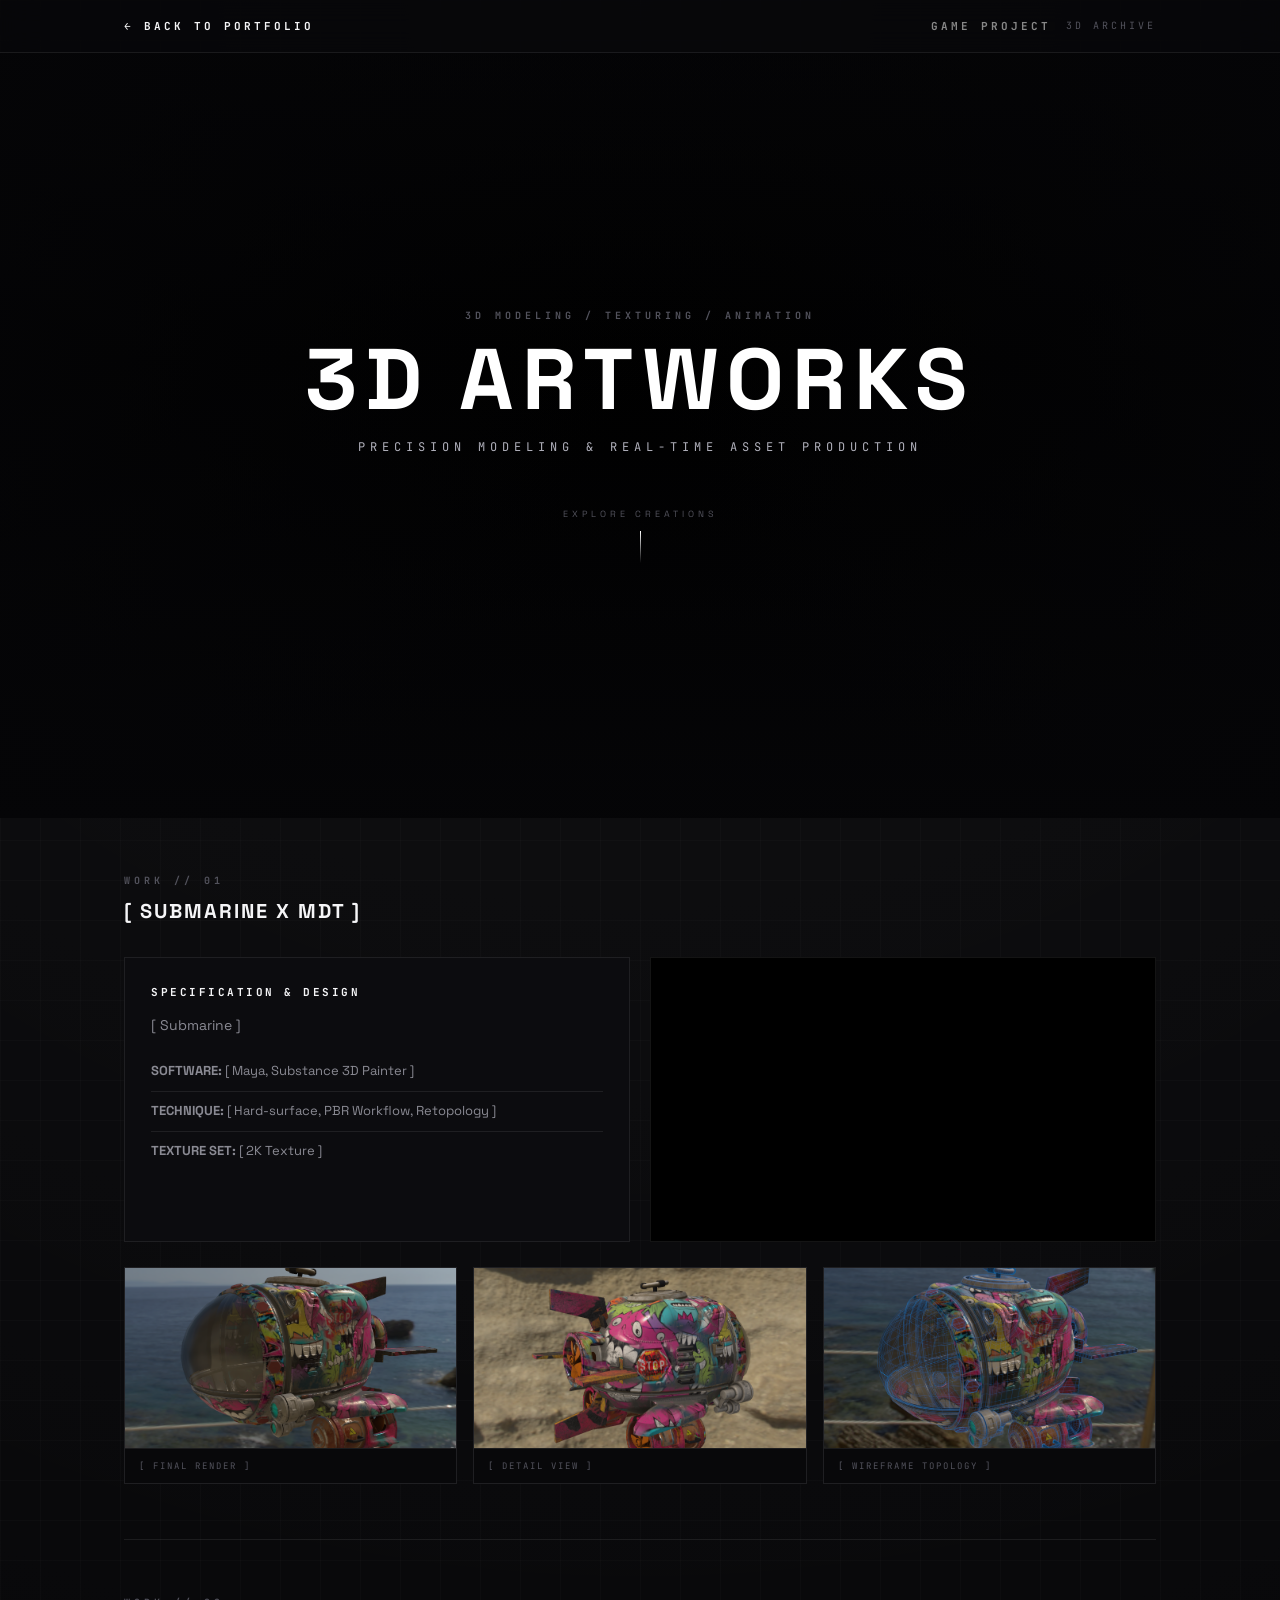
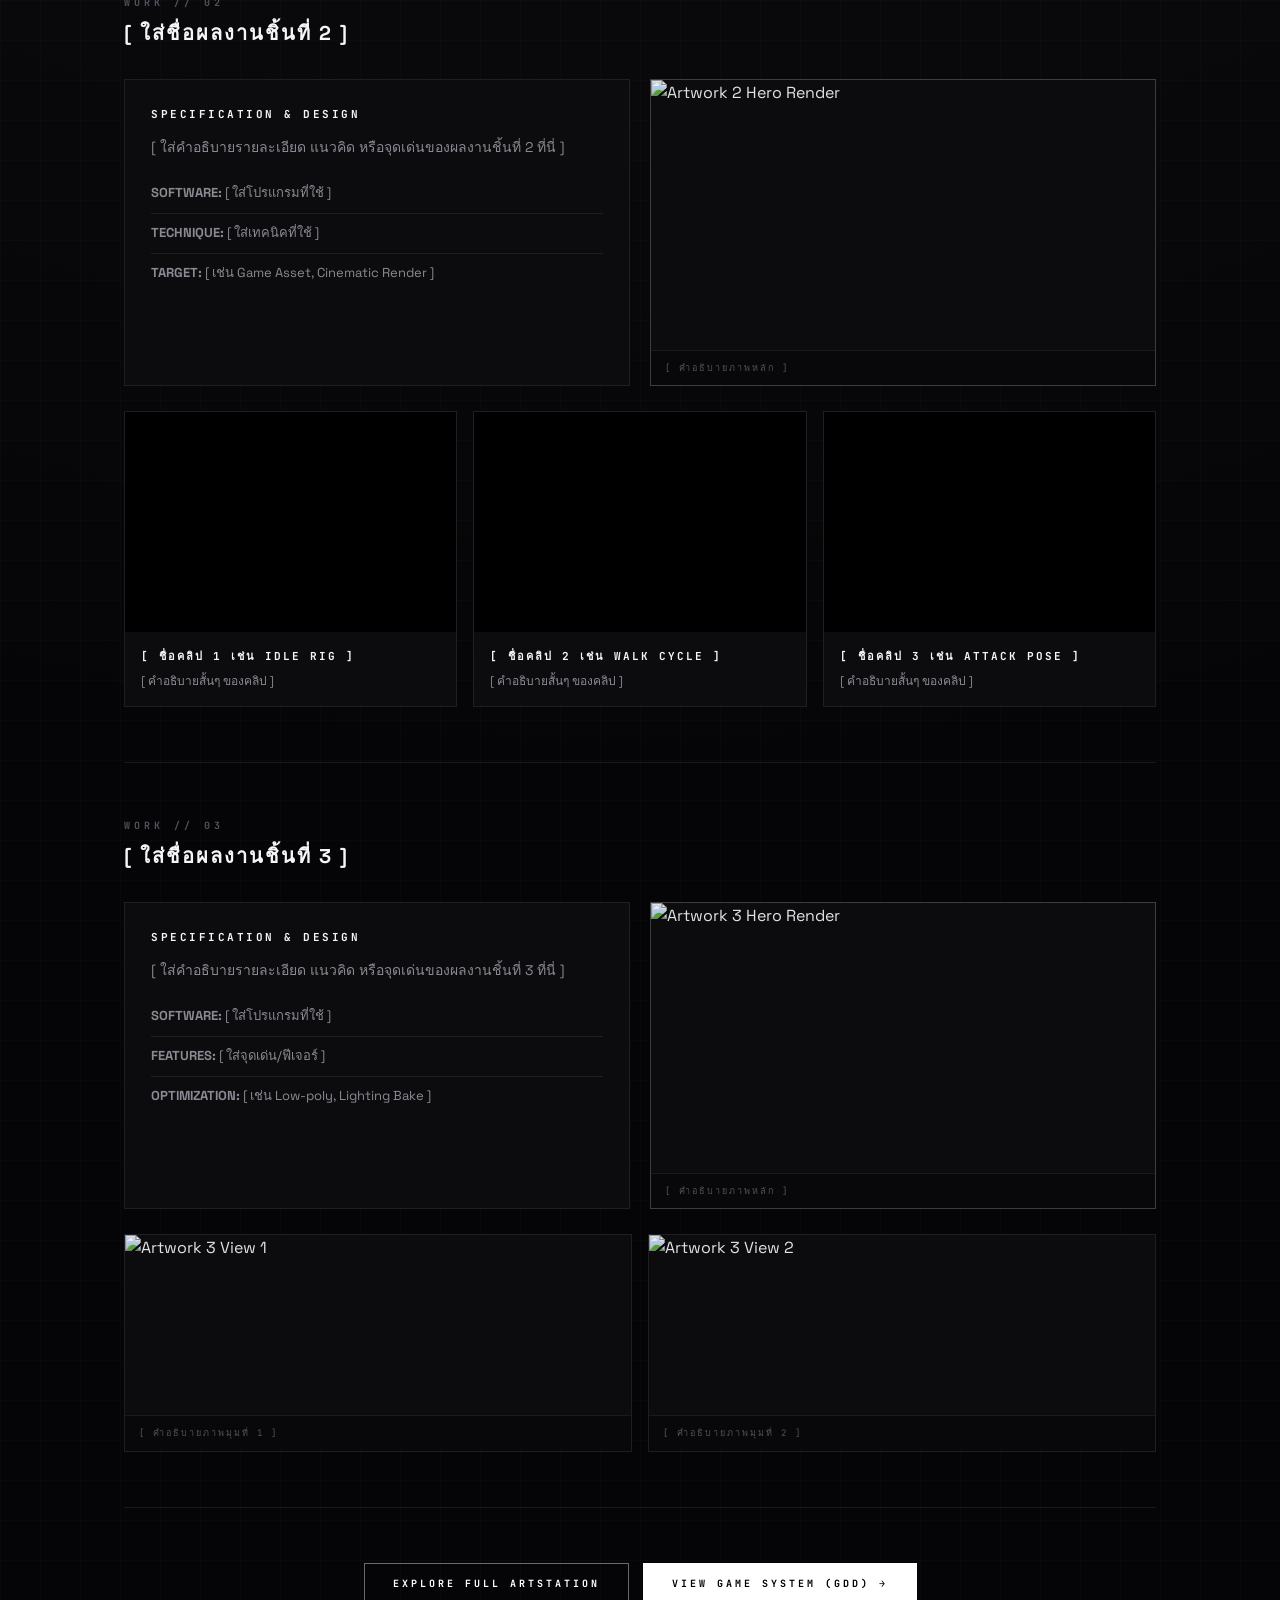
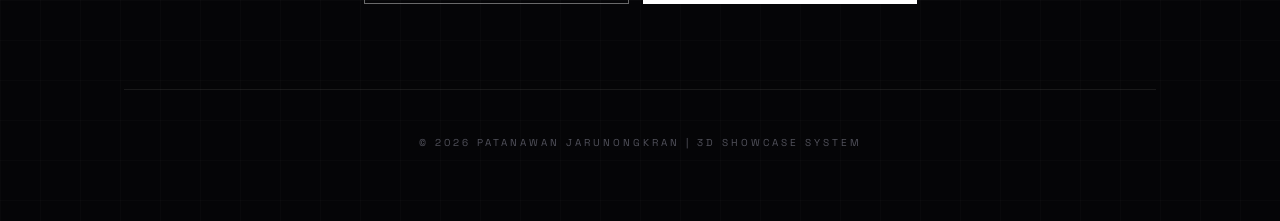
==== Portfolio/3dworks.html @ 63c1b8e8 "Ver2" ====
<!DOCTYPE html>
<html lang="th">
<head>
    <meta charset="UTF-8">
    <meta name="viewport" content="width=device-width, initial-scale=1.0">
    <title>3D WORKS & ARTWORKS | SHOWCASE</title>
    <!-- ใช้ External CSS ร่วมกับทุกหน้า -->
    <link rel="stylesheet" href="style.css">
</head>
<body style="opacity: 0;">

    <!-- Navigation Bar สไตล์ SpaceX -->
    <nav class="spacex-nav">
        <div class="nav-container">
            <button type="button" class="nav-brand js-nav-btn" data-href="index.html" style="background: none; border: none; padding: 0;">
                ← BACK TO PORTFOLIO
            </button>
            <div style="display: flex; gap: 15px; align-items: center;">
                <button type="button" class="nav-brand js-nav-btn" data-href="project.html" style="background: none; border: none; padding: 0; color: #888;">
                    GAME PROJECT
                </button>
                <span class="nav-tag">3D ARCHIVE</span>
            </div>
        </div>
    </nav>

    <!-- Hero Section เต็มจอพร้อมวิดีโอพื้นหลัง (ใส่ไฟล์คลิปของคุณ) -->
    <header class="spacex-video-hero">
        <video autoplay loop muted playsinline class="hero-bg-video">
            <!-- [ใส่วิดีโอพื้นหลัง เช่น Submarine_Turn.mp4 หรือคลิปหมุนโมเดล] -->
            <source src="ชื่อไฟล์วิดีโอพื้นหลัง.mp4" type="video/mp4">
        </video>
        <div class="hero-video-overlay"></div>
        <div class="hero-centered-content">
            <p class="hero-category">3D MODELING / TEXTURING / ANIMATION</p>
            <h1 class="spacex-mega-title">3D ARTWORKS</h1>
            <p class="hero-subtitle">PRECISION MODELING & REAL-TIME ASSET PRODUCTION</p>
            <div class="scroll-indicator">
                <span>EXPLORE CREATIONS</span>
                <div class="arrow-down"></div>
            </div>
        </div>
    </header>

    <div class="container">

        <!-- ==============================================
             ผลงานชิ้นที่ 1 (WORK 01)
             ============================================== -->
        <section class="spacex-section">
            <div class="section-header">
                <span class="step-num">WORK // 01</span>
                <h2>[ Submarine X MDT ]</h2>
            </div>
            
            <div class="grid-2col" style="align-items: center; margin-bottom: 25px;">
                <!-- การ์ดคำอธิบายผลงาน -->
                <div class="spacex-card" style="height: 100%;">
                    <h3 class="card-subtitle">SPECIFICATION & DESIGN</h3>
                    <p class="card-text">
                        [ Submarine ]
                    </p>
                    <ul class="spacex-list" style="margin-top: 15px;">
                        <li><strong>SOFTWARE:</strong> [ Maya, Substance 3D Painter ]</li>
                        <li><strong>TECHNIQUE:</strong> [ Hard-surface, PBR Workflow, Retopology ]</li>
                        <li><strong>TEXTURE SET:</strong> [ 2K Texture ]</li>
                    </ul>
                </div>

                <!-- วิดีโอพรีวิว / หมุนโมเดล (Turntable Video) -->
                <div class="video-container-box">
                    <video autoplay loop muted playsinline class="spacex-video">
                        <source src="Submarine_model/Eiei.mp4" type="video/mp4">
                        เบราว์เซอร์ไม่รองรับวิดีโอ
                    </video>
                </div>
            </div>

            <!-- แกลเลอรีรูปภาพของผลงานชิ้นที่ 1 -->
            <div class="gallery-grid">
                <div class="gallery-item">
                    <img src="Submarine_model/Submarine.png" alt="Artwork 1 View 1">
                    <span class="caption">[ FINAL RENDER ]</span>
                </div>
                <div class="gallery-item">
                    <img src="Submarine_model/Submarine1.png" alt="Artwork 1 View 2">
                    <span class="caption">[ DETAIL VIEW ]</span>
                </div>
                <div class="gallery-item">
                    <img src="Submarine_model/Submarine_Workflow.png" alt="Artwork 1 View 3">
                    <span class="caption">[ WIREFRAME TOPOLOGY ]</span>
                </div>
            </div>
        </section>


        <!-- ==============================================
             ผลงานชิ้นที่ 2 (WORK 02)
             ============================================== -->
        <section class="spacex-section">
            <div class="section-header">
                <span class="step-num">WORK // 02</span>
                <h2>[ ใส่ชื่อผลงานชิ้นที่ 2 ]</h2>
            </div>

            <div class="grid-2col" style="align-items: center; margin-bottom: 25px;">
                <!-- การ์ดคำอธิบายผลงาน -->
                <div class="spacex-card" style="height: 100%;">
                    <h3 class="card-subtitle">SPECIFICATION & DESIGN</h3>
                    <p class="card-text">
                        [ ใส่คำอธิบายรายละเอียด แนวคิด หรือจุดเด่นของผลงานชิ้นที่ 2 ที่นี่ ]
                    </p>
                    <ul class="spacex-list" style="margin-top: 15px;">
                        <li><strong>SOFTWARE:</strong> [ ใส่โปรแกรมที่ใช้ ]</li>
                        <li><strong>TECHNIQUE:</strong> [ ใส่เทคนิคที่ใช้ ]</li>
                        <li><strong>TARGET:</strong> [ เช่น Game Asset, Cinematic Render ]</li>
                    </ul>
                </div>

                <!-- ภาพเรนเดอร์หลัก หรือคลิปวิดีโอ -->
                <div class="gallery-item" style="border: 1px solid rgba(255,255,255,0.2);">
                    <img src="ชื่อรูปภาพชิ้นที่2_หลัก.jpg" alt="Artwork 2 Hero Render" style="height: 270px; object-fit: cover;">
                    <span class="caption">[ คำอธิบายภาพหลัก ]</span>
                </div>
            </div>

            <!-- คลิปวิดีโอ 3 ช่อง (เช่น Animation Rigging หรือมุมกล้องต่างๆ) -->
            <div class="grid-3col">
                <div class="media-card">
                    <div class="video-card-wrap">
                        <video autoplay loop muted playsinline class="card-video">
                            <source src="ชื่อคลิป2_1.mp4" type="video/mp4">
                        </video>
                    </div>
                    <div class="card-info">
                        <h5>[ ชื่อคลิป 1 เช่น IDLE RIG ]</h5>
                        <p>[ คำอธิบายสั้นๆ ของคลิป ]</p>
                    </div>
                </div>

                <div class="media-card">
                    <div class="video-card-wrap">
                        <video autoplay loop muted playsinline class="card-video">
                            <source src="ชื่อคลิป2_2.mp4" type="video/mp4">
                        </video>
                    </div>
                    <div class="card-info">
                        <h5>[ ชื่อคลิป 2 เช่น WALK CYCLE ]</h5>
                        <p>[ คำอธิบายสั้นๆ ของคลิป ]</p>
                    </div>
                </div>

                <div class="media-card">
                    <div class="video-card-wrap">
                        <video autoplay loop muted playsinline class="card-video">
                            <source src="ชื่อคลิป2_3.mp4" type="video/mp4">
                        </video>
                    </div>
                    <div class="card-info">
                        <h5>[ ชื่อคลิป 3 เช่น ATTACK POSE ]</h5>
                        <p>[ คำอธิบายสั้นๆ ของคลิป ]</p>
                    </div>
                </div>
            </div>
        </section>


        <!-- ==============================================
             ผลงานชิ้นที่ 3 (WORK 03)
             ============================================== -->
        <section class="spacex-section">
            <div class="section-header">
                <span class="step-num">WORK // 03</span>
                <h2>[ ใส่ชื่อผลงานชิ้นที่ 3 ]</h2>
            </div>

            <div class="grid-2col" style="align-items: center; margin-bottom: 25px;">
                <!-- การ์ดคำอธิบายผลงาน -->
                <div class="spacex-card" style="height: 100%;">
                    <h3 class="card-subtitle">SPECIFICATION & DESIGN</h3>
                    <p class="card-text">
                        [ ใส่คำอธิบายรายละเอียด แนวคิด หรือจุดเด่นของผลงานชิ้นที่ 3 ที่นี่ ]
                    </p>
                    <ul class="spacex-list" style="margin-top: 15px;">
                        <li><strong>SOFTWARE:</strong> [ ใส่โปรแกรมที่ใช้ ]</li>
                        <li><strong>FEATURES:</strong> [ ใส่จุดเด่น/ฟีเจอร์ ]</li>
                        <li><strong>OPTIMIZATION:</strong> [ เช่น Low-poly, Lighting Bake ]</li>
                    </ul>
                </div>

                <!-- ภาพเรนเดอร์ / วิดีโอของชิ้นที่ 3 -->
                <div class="gallery-item" style="border: 1px solid rgba(255,255,255,0.2);">
                    <img src="ชื่อรูปภาพชิ้นที่3_หลัก.jpg" alt="Artwork 3 Hero Render" style="height: 270px; object-fit: cover;">
                    <span class="caption">[ คำอธิบายภาพหลัก ]</span>
                </div>
            </div>

            <!-- แกลเลอรีรูปภาพเพิ่มเติมของชิ้นที่ 3 -->
            <div class="gallery-grid">
                <div class="gallery-item">
                    <img src="ชื่อรูปภาพ3_1.jpg" alt="Artwork 3 View 1">
                    <span class="caption">[ คำอธิบายภาพมุมที่ 1 ]</span>
                </div>
                <div class="gallery-item">
                    <img src="ชื่อรูปภาพ3_2.jpg" alt="Artwork 3 View 2">
                    <span class="caption">[ คำอธิบายภาพมุมที่ 2 ]</span>
                </div>
            </div>
        </section>

        <!-- ส่วนท้ายหน้าและปุ่มลิงก์ภายนอก -->
        <section class="spacex-section" style="border-bottom: none; text-align: center;">
            <div class="spacex-btn-group" style="justify-content: center;">
                <button type="button" class="spacex-btn js-nav-btn" data-href="https://www.artstation.com/ball_patanawan" data-target="_blank">
                    EXPLORE FULL ARTSTATION
                </button>
                <button type="button" class="spacex-btn solid js-nav-btn" data-href="project.html">
                    VIEW GAME SYSTEM (GDD) →
                </button>
            </div>
        </section>

        <footer class="spacex-footer">
            <p>© 2026 PATANAWAN JARUNONGKRAN | 3D SHOWCASE SYSTEM</p>
        </footer>

    </div>

    <!-- ควบคุมการกดเปลี่ยนหน้าและเปิดลิงก์ผ่าน JavaScript -->
    <script src="main.js"></script>
</body>
</html>
---- Portfolio/style.css ----
/* ===================================================
   SPACEX / INDUSTRIAL TECH DESIGN SYSTEM
   AUTHOR: PATANAWAN J.
   =================================================== */

@import url('https://fonts.googleapis.com/css2?family=Space+Grotesk:wght@400;600;700&family=JetBrains+Mono:wght@300;400;700&display=swap');

:root {
    --bg-black: #050507;
    --card-surface: #0c0c0f;
    --card-hover: #121217;
    --border-subtle: rgba(255, 255, 255, 0.08);
    --border-active: rgba(255, 255, 255, 0.28);
    --text-primary: #f5f5f7;
    --text-secondary: #8a8a93;
    --text-muted: #52525c;
    --accent-glow: rgba(255, 255, 255, 0.04);
}

* {
    margin: 0;
    padding: 0;
    box-sizing: border-box;
    font-family: 'Space Grotesk', -apple-system, BlinkMacSystemFont, "Segoe UI", Roboto, sans-serif;
}

body {
    background-color: var(--bg-black);
    color: var(--text-primary);
    line-height: 1.6;
    padding-bottom: 60px;
    overflow-x: hidden;
    /* พื้นหลัง Subtle Technical Grid */
    background-image: 
        radial-gradient(circle at 50% 0%, rgba(255, 255, 255, 0.05) 0%, transparent 70%),
        linear-gradient(to right, rgba(255, 255, 255, 0.015) 1px, transparent 1px),
        linear-gradient(to bottom, rgba(255, 255, 255, 0.015) 1px, transparent 1px);
    background-size: 100% 100%, 40px 40px, 40px 40px;
}

/* ===================================================
   LAYOUT & CONTAINERS
   =================================================== */
.container {
    width: 100%;
    max-width: 1080px;
    margin: 0 auto;
    padding: 0 24px;
}

/* ===================================================
   SPACEX NAVIGATION BAR
   =================================================== */
.spacex-nav {
    position: sticky;
    top: 0;
    width: 100%;
    background-color: rgba(5, 5, 7, 0.75);
    backdrop-filter: blur(16px);
    -webkit-backdrop-filter: blur(16px);
    border-bottom: 1px solid var(--border-subtle);
    z-index: 1000;
}

.nav-container {
    max-width: 1080px;
    margin: 0 auto;
    display: flex;
    justify-content: space-between;
    align-items: center;
    padding: 18px 24px;
}

.nav-brand {
    color: var(--text-primary);
    font-size: 11px;
    font-weight: 700;
    letter-spacing: 3px;
    text-transform: uppercase;
    text-decoration: none;
    transition: opacity 0.25s ease;
    font-family: 'JetBrains Mono', monospace;
}

.nav-brand:hover {
    opacity: 0.6;
}

.nav-tag {
    font-size: 10px;
    letter-spacing: 3px;
    color: var(--text-muted);
    font-family: 'JetBrains Mono', monospace;
}

/* ===================================================
   HERO & PROFILE SECTION
   =================================================== */
.spacex-hero {
    padding: 70px 0 45px 0;
    border-bottom: 1px solid var(--border-subtle);
    position: relative;
}

.hero-profile-wrap {
    display: flex;
    align-items: center;
    gap: 36px;
}

.profile-img {
    width: 136px;
    height: 136px;
    min-width: 136px;
    border-radius: 50%;
    object-fit: cover;
    border: 1px solid rgba(255, 255, 255, 0.4);
    box-shadow: 0 0 35px rgba(255, 255, 255, 0.05);
    background-color: #121214;
    transition: transform 0.4s ease, border-color 0.4s ease;
}

.profile-img:hover {
    transform: scale(1.03);
    border-color: #ffffff;
}

.hero-text {
    flex: 1;
}

.hero-category {
    font-size: 10px;
    letter-spacing: 4px;
    color: var(--text-muted);
    margin-bottom: 10px;
    font-weight: 700;
    font-family: 'JetBrains Mono', monospace;
}

.hero-title {
    font-size: clamp(30px, 4.5vw, 52px);
    font-weight: 700;
    letter-spacing: 1.5px;
    line-height: 1.15;
    margin-bottom: 12px;
    text-transform: uppercase;
}

.hero-desc {
    font-size: 15px;
    color: var(--text-secondary);
    font-weight: 400;
    line-height: 1.7;
    max-width: 720px;
}

.hero-meta {
    display: flex;
    gap: 30px;
    flex-wrap: wrap;
    font-size: 10px;
    letter-spacing: 2px;
    color: var(--text-muted);
    margin-top: 30px;
    padding-top: 18px;
    border-top: 1px solid var(--border-subtle);
    font-family: 'JetBrains Mono', monospace;
}

.hero-meta span strong {
    color: var(--text-secondary);
}

/* ===================================================
   SECTIONS & TECHNICAL HEADERS
   =================================================== */
.spacex-section {
    padding: 55px 0;
    border-bottom: 1px solid var(--border-subtle);
    position: relative;
}

.section-header {
    margin-bottom: 30px;
}

.step-num {
    font-size: 10px;
    font-weight: 700;
    letter-spacing: 4px;
    color: var(--text-muted);
    display: block;
    margin-bottom: 6px;
    font-family: 'JetBrains Mono', monospace;
}

.section-header h2 {
    font-size: 20px;
    font-weight: 700;
    letter-spacing: 2px;
    text-transform: uppercase;
}

/* ===================================================
   CARDS & PANELS (INDUSTRIAL HUD STYLE)
   =================================================== */
.spacex-card {
    background-color: var(--card-surface);
    border: 1px solid var(--border-subtle);
    padding: 26px;
    transition: all 0.3s cubic-bezier(0.16, 1, 0.3, 1);
    position: relative;
}

.spacex-card:hover {
    background-color: var(--card-hover);
    border-color: var(--border-active);
    box-shadow: 0 10px 30px rgba(0, 0, 0, 0.4);
}

.highlight-card {
    border-left: 2px solid #ffffff;
}

.card-subtitle {
    font-size: 11px;
    letter-spacing: 2.5px;
    margin-bottom: 12px;
    color: var(--text-primary);
    text-transform: uppercase;
    font-family: 'JetBrains Mono', monospace;
}

.card-text {
    font-size: 14px;
    color: var(--text-secondary);
    line-height: 1.7;
}

.spacex-list {
    list-style: none;
}

.spacex-list li {
    padding: 9px 0;
    border-bottom: 1px solid var(--border-subtle);
    font-size: 13px;
    color: var(--text-secondary);
}

.spacex-list li:last-child {
    border-bottom: none;
}

/* ===================================================
   GRIDS & MULTI-COLUMNS
   =================================================== */
.grid-2col {
    display: grid;
    grid-template-columns: repeat(auto-fit, minmax(320px, 1fr));
    gap: 20px;
    align-items: stretch;
}

.grid-3col {
    display: grid;
    grid-template-columns: repeat(auto-fit, minmax(260px, 1fr));
    gap: 16px;
}

.spec-grid {
    display: grid;
    grid-template-columns: repeat(auto-fit, minmax(230px, 1fr));
    gap: 16px;
}

.spec-card {
    background: var(--card-surface);
    border: 1px solid var(--border-subtle);
    padding: 22px;
    transition: border-color 0.25s ease;
}

.spec-card:hover {
    border-color: var(--border-active);
}

.spec-card h4 {
    font-size: 11px;
    letter-spacing: 2px;
    margin-bottom: 12px;
    border-bottom: 1px solid var(--border-subtle);
    padding-bottom: 8px;
    color: var(--text-primary);
    font-family: 'JetBrains Mono', monospace;
}

.spec-card ul {
    list-style: none;
}

.spec-card li {
    font-size: 13px;
    color: var(--text-secondary);
    margin-bottom: 9px;
    line-height: 1.5;
}

/* ===================================================
   ASSIGNMENT TILES
   =================================================== */
.assignment-grid {
    display: grid;
    grid-template-columns: repeat(auto-fit, minmax(220px, 1fr));
    gap: 16px;
}

.assign-card {
    background: var(--card-surface);
    border: 1px solid var(--border-subtle);
    padding: 22px;
    display: block;
    user-select: none;
    transition: all 0.25s cubic-bezier(0.16, 1, 0.3, 1);
    position: relative;
    overflow: hidden;
}

.assign-card::before {
    content: "";
    position: absolute;
    top: 0;
    left: 0;
    width: 2px;
    height: 0;
    background: #ffffff;
    transition: height 0.3s ease;
}

.assign-card:hover {
    border-color: var(--border-active);
    background: var(--card-hover);
    transform: translateY(-3px);
}

.assign-card:hover::before {
    height: 100%;
}

.assign-title {
    font-size: 9px;
    letter-spacing: 3px;
    color: var(--text-muted);
    display: block;
    margin-bottom: 8px;
    font-weight: 700;
    font-family: 'JetBrains Mono', monospace;
}

.assign-card p {
    font-size: 13px;
    font-weight: 600;
    color: var(--text-primary);
}

/* ===================================================
   VIDEO & MEDIA CONTAINERS
   =================================================== */
.video-container-box {
    width: 100%;
    background: #000000;
    border: 1px solid var(--border-subtle);
    aspect-ratio: 16 / 9;
    overflow: hidden;
    position: relative;
}

.spacex-video {
    width: 100%;
    height: 100%;
    object-fit: cover;
    display: block;
}

.media-card {
    background: var(--card-surface);
    border: 1px solid var(--border-subtle);
    overflow: hidden;
    transition: border-color 0.25s ease;
}

.media-card:hover {
    border-color: var(--border-active);
}

.video-card-wrap {
    width: 100%;
    height: 220px;
    background: #000000;
    overflow: hidden;
}

.card-video {
    width: 100%;
    height: 100%;
    object-fit: cover;
    display: block;
}

.card-info {
    padding: 16px;
}

.card-info h5 {
    font-size: 11px;
    letter-spacing: 2px;
    color: var(--text-primary);
    margin-bottom: 6px;
    font-family: 'JetBrains Mono', monospace;
}

.card-info p {
    font-size: 12px;
    color: var(--text-secondary);
    line-height: 1.5;
}

/* Gallery Grid */
.gallery-grid {
    display: grid;
    grid-template-columns: repeat(auto-fit, minmax(220px, 1fr));
    gap: 16px;
}

.gallery-item {
    border: 1px solid var(--border-subtle);
    background: var(--card-surface);
    overflow: hidden;
    transition: all 0.25s ease;
}

.gallery-item:hover {
    border-color: var(--border-active);
}

.gallery-item img {
    width: 100%;
    height: 180px;
    object-fit: cover;
    display: block;
    filter: brightness(0.92);
    transition: filter 0.3s ease, transform 0.3s ease;
}

.gallery-item:hover img {
    filter: brightness(1);
    transform: scale(1.02);
}

.caption, .gallery-item .caption {
    display: block;
    padding: 10px 14px;
    font-size: 9px;
    letter-spacing: 2px;
    color: var(--text-muted);
    background: #08080a;
    font-family: 'JetBrains Mono', monospace;
    border-top: 1px solid var(--border-subtle);
}

/* ===================================================
   HERO FULLSCREEN VIDEO (SPACEX STARSHIELD)
   =================================================== */
.spacex-video-hero {
    position: relative;
    width: 100vw;
    margin-left: calc(-50vw + 50%);
    height: 85vh;
    min-height: 520px;
    display: flex;
    align-items: center;
    justify-content: center;
    text-align: center;
    overflow: hidden;
    background-color: #000000;
}

.hero-bg-video {
    position: absolute;
    top: 50%;
    left: 50%;
    width: 100%;
    height: 100%;
    min-width: 100%;
    min-height: 100%;
    transform: translate(-50%, -50%);
    object-fit: cover;
    z-index: 1;
    filter: brightness(0.55) contrast(1.1);
}

.hero-video-overlay {
    position: absolute;
    top: 0;
    left: 0;
    width: 100%;
    height: 100%;
    background: radial-gradient(circle, rgba(0,0,0,0.15) 0%, rgba(5,5,7,0.85) 100%),
                linear-gradient(to bottom, rgba(5,5,7,0.7) 0%, transparent 40%, rgba(5,5,7,1) 100%);
    z-index: 2;
}

.hero-centered-content {
    position: relative;
    z-index: 3;
    padding: 0 20px;
    max-width: 900px;
}

.spacex-mega-title {
    font-size: clamp(40px, 8vw, 86px);
    font-weight: 700;
    letter-spacing: 8px;
    text-transform: uppercase;
    color: #ffffff;
    margin: 12px 0 16px 0;
    line-height: 1;
}

.hero-subtitle {
    font-size: clamp(10px, 1.8vw, 12px);
    letter-spacing: 5px;
    color: #b0b0bb;
    font-family: 'JetBrains Mono', monospace;
}

.scroll-indicator {
    margin-top: 50px;
    font-size: 9px;
    letter-spacing: 4px;
    color: var(--text-muted);
    font-family: 'JetBrains Mono', monospace;
    display: flex;
    flex-direction: column;
    align-items: center;
    gap: 10px;
}

.arrow-down {
    width: 1px;
    height: 32px;
    background: linear-gradient(to bottom, #ffffff, transparent);
    animation: pulseScroll 2s infinite ease-in-out;
}

@keyframes pulseScroll {
    0% { transform: scaleY(0); transform-origin: top; opacity: 0; }
    50% { transform: scaleY(1); transform-origin: top; opacity: 1; }
    100% { transform: scaleY(0); transform-origin: bottom; opacity: 0; }
}

/* ===================================================
   BUTTONS (SPACEX INVERSE OUTLINE)
   =================================================== */
.spacex-btn-group {
    display: flex;
    gap: 14px;
    flex-wrap: wrap;
}

.spacex-btn {
    text-decoration: none;
    color: #ffffff;
    border: 1px solid rgba(255, 255, 255, 0.4);
    background: transparent;
    padding: 13px 28px;
    font-size: 10px;
    font-weight: 700;
    letter-spacing: 3px;
    text-transform: uppercase;
    font-family: 'JetBrains Mono', monospace;
    display: inline-block;
    text-align: center;
    transition: all 0.25s cubic-bezier(0.16, 1, 0.3, 1);
}

.spacex-btn:hover {
    background-color: #ffffff;
    color: #000000;
    border-color: #ffffff;
    box-shadow: 0 0 20px rgba(255, 255, 255, 0.15);
}

.spacex-btn.solid {
    background-color: #ffffff;
    color: #000000;
    border-color: #ffffff;
}

.spacex-btn.solid:hover {
    background-color: transparent;
    color: #ffffff;
    border-color: rgba(255, 255, 255, 0.6);
}

/* ===================================================
   FOOTER
   =================================================== */
.spacex-footer {
    text-align: center;
    padding: 45px 20px 10px 20px;
    font-size: 10px;
    letter-spacing: 3px;
    color: var(--text-muted);
    font-family: 'JetBrains Mono', monospace;
    border-top: 1px solid var(--border-subtle);
    margin-top: 30px;
}

/* ===================================================
   RESPONSIVE DESIGN (TABLET & MOBILE)
   =================================================== */
@media screen and (max-width: 768px) {
    .container {
        padding: 0 16px;
    }

    .hero-profile-wrap {
        flex-direction: column;
        text-align: center;
        gap: 20px;
    }

    .hero-meta {
        justify-content: center;
        gap: 14px;
    }

    .spacex-section {
        padding: 40px 0;
    }

    .spacex-btn-group {
        flex-direction: column;
    }

    .spacex-btn {
        width: 100%;
    }

    .spacex-video-hero {
        height: 70vh;
    }
}

/* ===================================================
   RESPONSIVE IMAGE FIX & HERO SHOWCASE CONTAINMENT
   =================================================== */

/* ป้องกันไม่ให้รูปภาพและวิดีโอทุกตัวในเว็บขยายล้นกรอบ */
img, video {
    max-width: 100%;
    height: auto;
    display: block;
}

/* ล็อกกรอบรูปภาพหลักในหน้า Project ไม่ให้ล้นจอ */
.hero-showcase-box {
    width: 100%;
    max-width: 100%;
    margin: 25px 0;
    border: 1px solid var(--border-subtle, rgba(255, 255, 255, 0.12));
    background: #08080a;
    overflow: hidden;
    border-radius: 4px;
}

.showcase-img {
    width: 100%;
    max-height: 480px; /* จำกัดความสูงไม่ให้กินพื้นที่แนวตั้งเกินไป */
    object-fit: cover; /* จัดภาพให้พอดีกรอบอย่างสวยงาม */
    object-position: center;
    display: block;
}

/* คำบรรยายใต้ภาพ */
.hero-showcase-box .caption {
    padding: 10px 14px;
    font-size: 10px;
    letter-spacing: 2px;
    color: var(--text-muted, #777777);
    background: #050507;
    font-family: 'JetBrains Mono', monospace;
    border-top: 1px solid var(--border-subtle, rgba(255, 255, 255, 0.08));
}

/* ===================================================
   MOBILE & TABLET RESPONSIVE ENGINE (ปรับตามขนาดจอ)
   =================================================== */

/* สำหรับแท็บเล็ตและหน้าจอขนาดกลาง (ต่ำกว่า 1024px) */
@media screen and (max-width: 1024px) {
    .container {
        padding: 0 20px;
    }
    
    .showcase-img {
        max-height: 400px;
    }

    .grid-2col {
        grid-template-columns: 1fr; /* ปรับเหลือ 1 คอลัมน์ */
    }
}

/* สำหรับสมาร์ตโฟน (ต่ำกว่า 768px) */
@media screen and (max-width: 768px) {
    body {
        padding-bottom: 30px;
    }

    .container {
        padding: 0 16px;
    }

    .spacex-hero {
        padding: 40px 0 25px 0;
    }

    .hero-title {
        font-size: 28px;
        letter-spacing: 1px;
    }

    .hero-desc {
        font-size: 13px;
    }

    /* รูปภาพบนมือถือจะย่อขนาดลงและคงสัดส่วนที่มองเห็นชัดเจน */
    .showcase-img {
        max-height: 250px;
    }

    .hero-meta {
        flex-direction: column;
        gap: 8px;
        font-size: 10px;
    }

    .spacex-section {
        padding: 35px 0;
    }

    .section-header h2 {
        font-size: 16px;
    }

    /* วิดีโอและสื่อต่าง ๆ ปรับขนาดตามหน้าจอมือถือ */
    .video-container-box {
        aspect-ratio: 16 / 9;
        height: auto;
    }

    .grid-3col, 
    .spec-grid, 
    .gallery-grid, 
    .assignment-grid {
        grid-template-columns: 1fr; /* ทุกแถวเรียงเดี่ยวแนวตั้งเพื่อให้อ่านง่าย */
        gap: 12px;
    }

    .gallery-item img {
        height: 200px;
    }

    .spacex-btn {
        width: 100%; /* ปุ่มขยายเต็มความกว้างให้กดบนจอมือถือได้ง่าย */
        padding: 12px;
    }
}
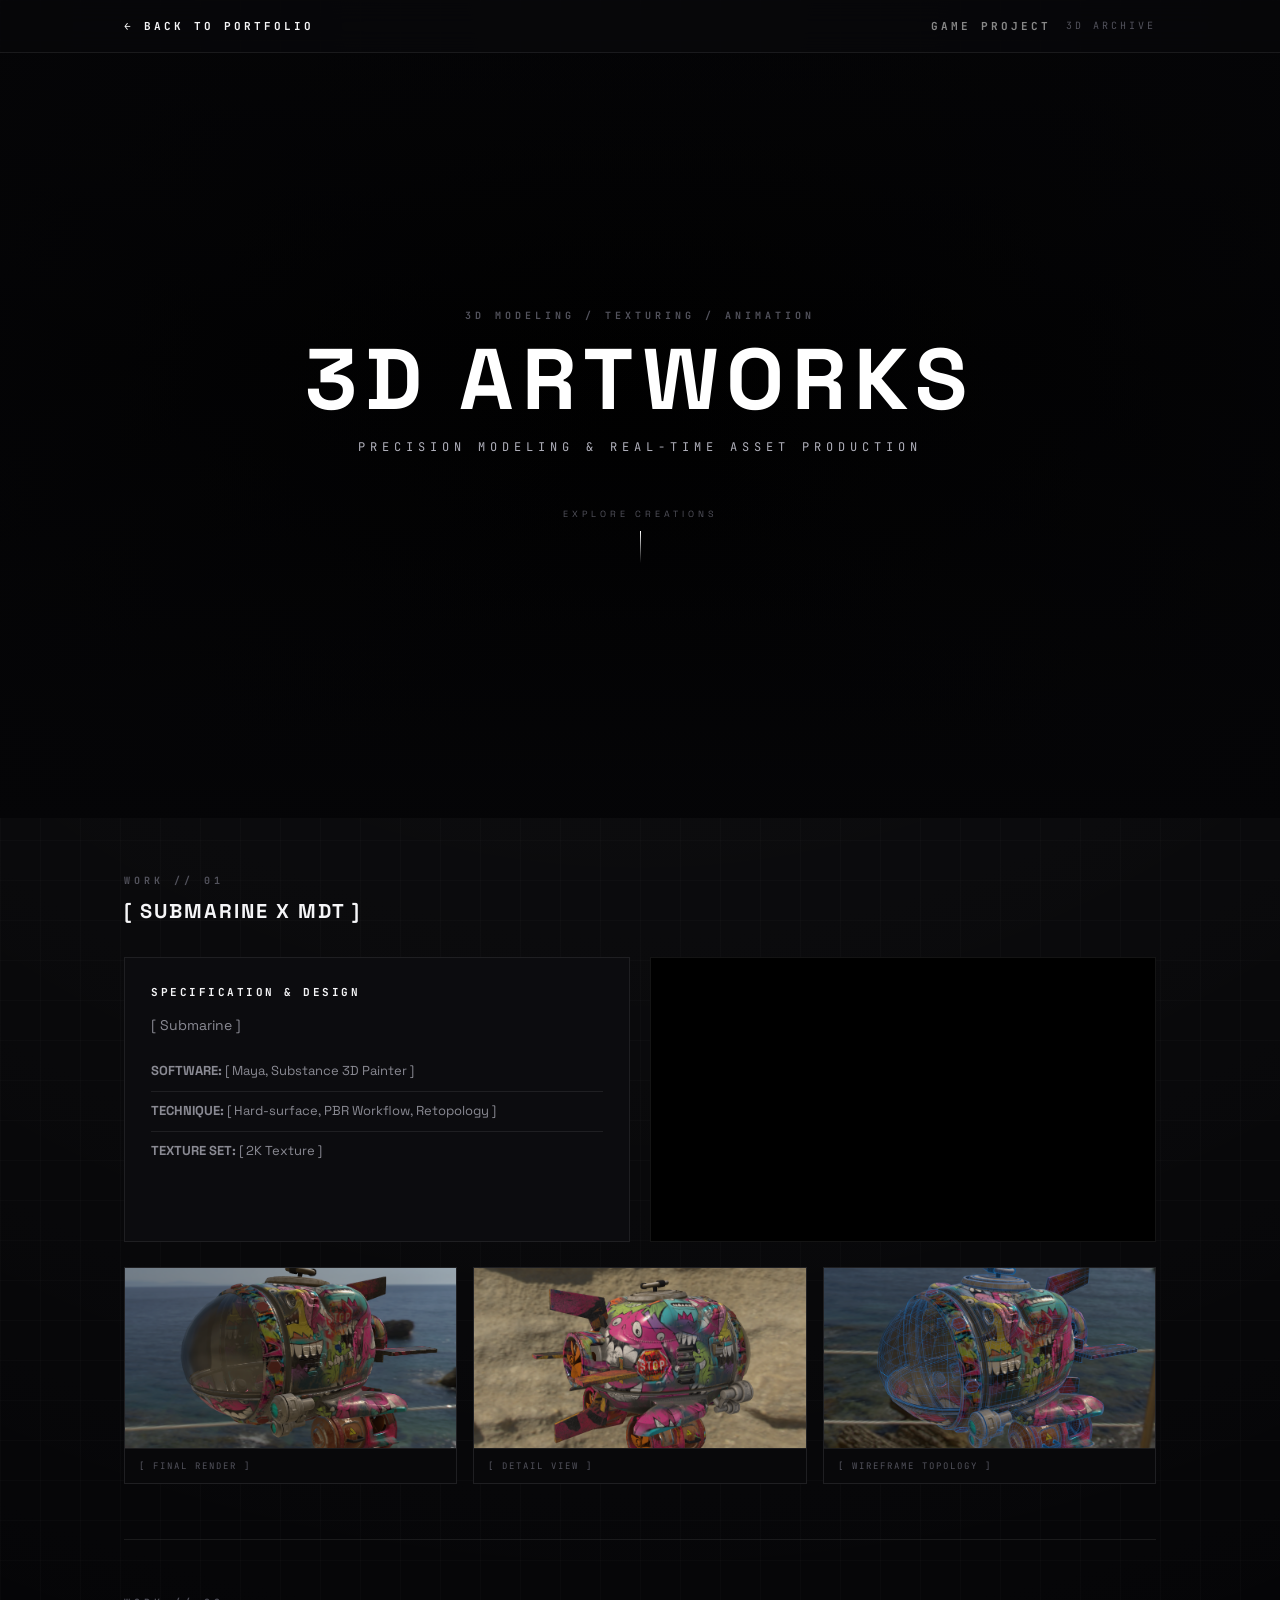
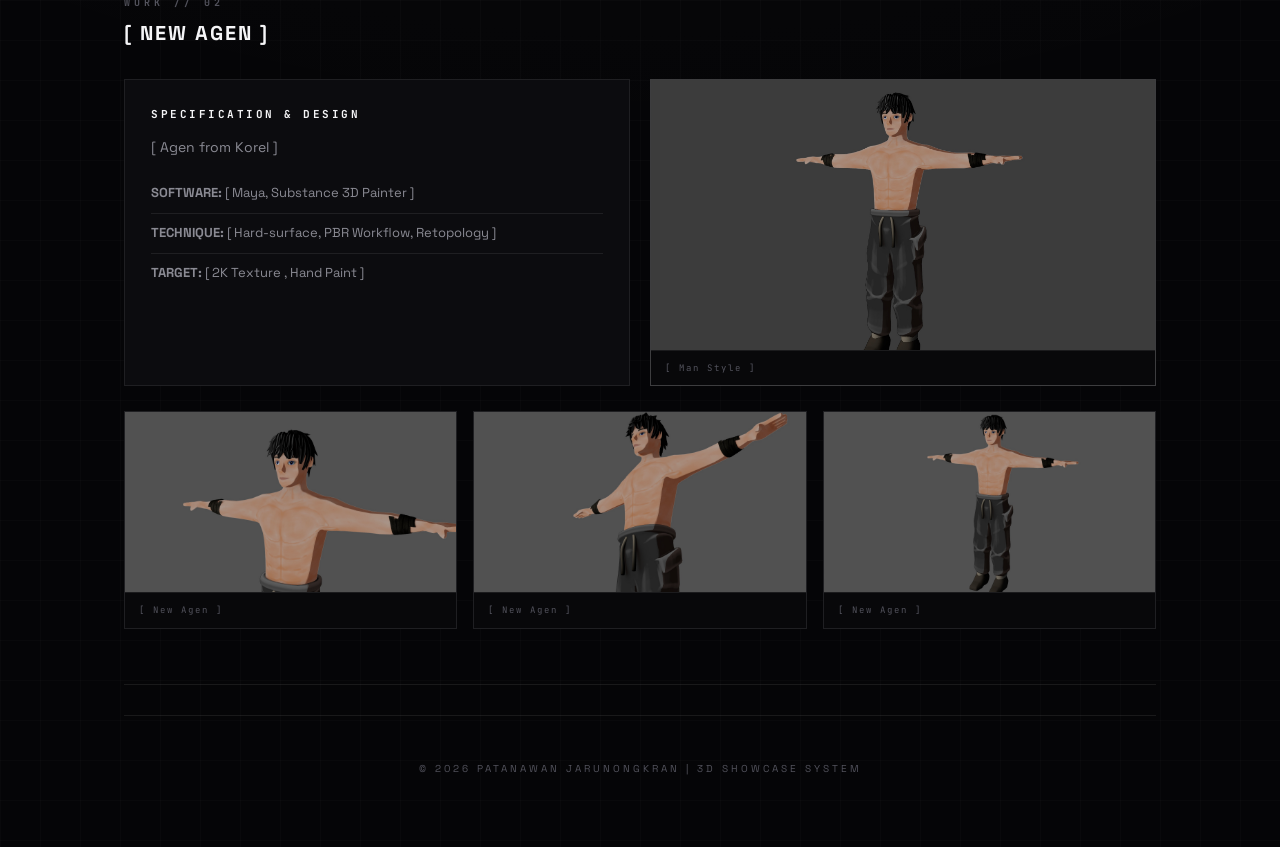
==== commit fa9695e7: "ver3" ====
--- a/Portfolio/3dworks.html
+++ b/Portfolio/3dworks.html
@@ -94,13 +94,13 @@
         </section>
 
 
-        <!-- ==============================================
+       <!-- ==============================================
              ผลงานชิ้นที่ 2 (WORK 02)
              ============================================== -->
         <section class="spacex-section">
             <div class="section-header">
                 <span class="step-num">WORK // 02</span>
-                <h2>[ ใส่ชื่อผลงานชิ้นที่ 2 ]</h2>
+                <h2>[ New Agen ]</h2>
             </div>
 
             <div class="grid-2col" style="align-items: center; margin-bottom: 25px;">
@@ -108,118 +108,43 @@
                 <div class="spacex-card" style="height: 100%;">
                     <h3 class="card-subtitle">SPECIFICATION & DESIGN</h3>
                     <p class="card-text">
-                        [ ใส่คำอธิบายรายละเอียด แนวคิด หรือจุดเด่นของผลงานชิ้นที่ 2 ที่นี่ ]
+                        [ Agen from Korel ]
                     </p>
                     <ul class="spacex-list" style="margin-top: 15px;">
-                        <li><strong>SOFTWARE:</strong> [ ใส่โปรแกรมที่ใช้ ]</li>
-                        <li><strong>TECHNIQUE:</strong> [ ใส่เทคนิคที่ใช้ ]</li>
-                        <li><strong>TARGET:</strong> [ เช่น Game Asset, Cinematic Render ]</li>
+                        <li><strong>SOFTWARE:</strong> [ Maya, Substance 3D Painter ]</li>
+                        <li><strong>TECHNIQUE:</strong> [ Hard-surface, PBR Workflow, Retopology ]</li>
+                        <li><strong>TARGET:</strong> [ 2K Texture , Hand Paint ]</li>
                     </ul>
                 </div>
 
-                <!-- ภาพเรนเดอร์หลัก หรือคลิปวิดีโอ -->
+                <!-- ภาพเรนเดอร์หลัก -->
                 <div class="gallery-item" style="border: 1px solid rgba(255,255,255,0.2);">
-                    <img src="ชื่อรูปภาพชิ้นที่2_หลัก.jpg" alt="Artwork 2 Hero Render" style="height: 270px; object-fit: cover;">
-                    <span class="caption">[ คำอธิบายภาพหลัก ]</span>
+                    <img src="Gojo_model/Gojo1.jpg" alt="Artwork 2 Hero Render" style="height: 270px; object-fit: cover;">
+                    <span class="caption">[ Man Style ]</span>
                 </div>
             </div>
 
-            <!-- คลิปวิดีโอ 3 ช่อง (เช่น Animation Rigging หรือมุมกล้องต่างๆ) -->
+            <!-- รูปภาพ 3 ช่อง (แสดงมุมมองต่างๆ / Wireframe / Texture) -->
             <div class="grid-3col">
-                <div class="media-card">
-                    <div class="video-card-wrap">
-                        <video autoplay loop muted playsinline class="card-video">
-                            <source src="ชื่อคลิป2_1.mp4" type="video/mp4">
-                        </video>
-                    </div>
-                    <div class="card-info">
-                        <h5>[ ชื่อคลิป 1 เช่น IDLE RIG ]</h5>
-                        <p>[ คำอธิบายสั้นๆ ของคลิป ]</p>
-                    </div>
+                <div class="gallery-item">
+                    <img src="Gojo_model/Gojo2.jpg" alt="Artwork 2 View 1">
+                    <span class="caption">[ New Agen ]</span>
                 </div>
 
-                <div class="media-card">
-                    <div class="video-card-wrap">
-                        <video autoplay loop muted playsinline class="card-video">
-                            <source src="ชื่อคลิป2_2.mp4" type="video/mp4">
-                        </video>
-                    </div>
-                    <div class="card-info">
-                        <h5>[ ชื่อคลิป 2 เช่น WALK CYCLE ]</h5>
-                        <p>[ คำอธิบายสั้นๆ ของคลิป ]</p>
-                    </div>
+                <div class="gallery-item">
+                    <img src="Gojo_model/Gojo3.jpg" alt="Artwork 2 View 2">
+                    <span class="caption">[ New Agen ]</span>
                 </div>
 
-                <div class="media-card">
-                    <div class="video-card-wrap">
-                        <video autoplay loop muted playsinline class="card-video">
-                            <source src="ชื่อคลิป2_3.mp4" type="video/mp4">
-                        </video>
-                    </div>
-                    <div class="card-info">
-                        <h5>[ ชื่อคลิป 3 เช่น ATTACK POSE ]</h5>
-                        <p>[ คำอธิบายสั้นๆ ของคลิป ]</p>
-                    </div>
+                <div class="gallery-item">
+                    <img src="Gojo_model/Gojo4.jpg" alt="Artwork 2 View 3">
+                    <span class="caption">[ New Agen ]</span>
                 </div>
             </div>
         </section>
 
 
-        <!-- ==============================================
-             ผลงานชิ้นที่ 3 (WORK 03)
-             ============================================== -->
-        <section class="spacex-section">
-            <div class="section-header">
-                <span class="step-num">WORK // 03</span>
-                <h2>[ ใส่ชื่อผลงานชิ้นที่ 3 ]</h2>
-            </div>
-
-            <div class="grid-2col" style="align-items: center; margin-bottom: 25px;">
-                <!-- การ์ดคำอธิบายผลงาน -->
-                <div class="spacex-card" style="height: 100%;">
-                    <h3 class="card-subtitle">SPECIFICATION & DESIGN</h3>
-                    <p class="card-text">
-                        [ ใส่คำอธิบายรายละเอียด แนวคิด หรือจุดเด่นของผลงานชิ้นที่ 3 ที่นี่ ]
-                    </p>
-                    <ul class="spacex-list" style="margin-top: 15px;">
-                        <li><strong>SOFTWARE:</strong> [ ใส่โปรแกรมที่ใช้ ]</li>
-                        <li><strong>FEATURES:</strong> [ ใส่จุดเด่น/ฟีเจอร์ ]</li>
-                        <li><strong>OPTIMIZATION:</strong> [ เช่น Low-poly, Lighting Bake ]</li>
-                    </ul>
-                </div>
-
-                <!-- ภาพเรนเดอร์ / วิดีโอของชิ้นที่ 3 -->
-                <div class="gallery-item" style="border: 1px solid rgba(255,255,255,0.2);">
-                    <img src="ชื่อรูปภาพชิ้นที่3_หลัก.jpg" alt="Artwork 3 Hero Render" style="height: 270px; object-fit: cover;">
-                    <span class="caption">[ คำอธิบายภาพหลัก ]</span>
-                </div>
-            </div>
-
-            <!-- แกลเลอรีรูปภาพเพิ่มเติมของชิ้นที่ 3 -->
-            <div class="gallery-grid">
-                <div class="gallery-item">
-                    <img src="ชื่อรูปภาพ3_1.jpg" alt="Artwork 3 View 1">
-                    <span class="caption">[ คำอธิบายภาพมุมที่ 1 ]</span>
-                </div>
-                <div class="gallery-item">
-                    <img src="ชื่อรูปภาพ3_2.jpg" alt="Artwork 3 View 2">
-                    <span class="caption">[ คำอธิบายภาพมุมที่ 2 ]</span>
-                </div>
-            </div>
-        </section>
-
-        <!-- ส่วนท้ายหน้าและปุ่มลิงก์ภายนอก -->
-        <section class="spacex-section" style="border-bottom: none; text-align: center;">
-            <div class="spacex-btn-group" style="justify-content: center;">
-                <button type="button" class="spacex-btn js-nav-btn" data-href="https://www.artstation.com/ball_patanawan" data-target="_blank">
-                    EXPLORE FULL ARTSTATION
-                </button>
-                <button type="button" class="spacex-btn solid js-nav-btn" data-href="project.html">
-                    VIEW GAME SYSTEM (GDD) →
-                </button>
-            </div>
-        </section>
-
+       
         <footer class="spacex-footer">
             <p>© 2026 PATANAWAN JARUNONGKRAN | 3D SHOWCASE SYSTEM</p>
         </footer>
